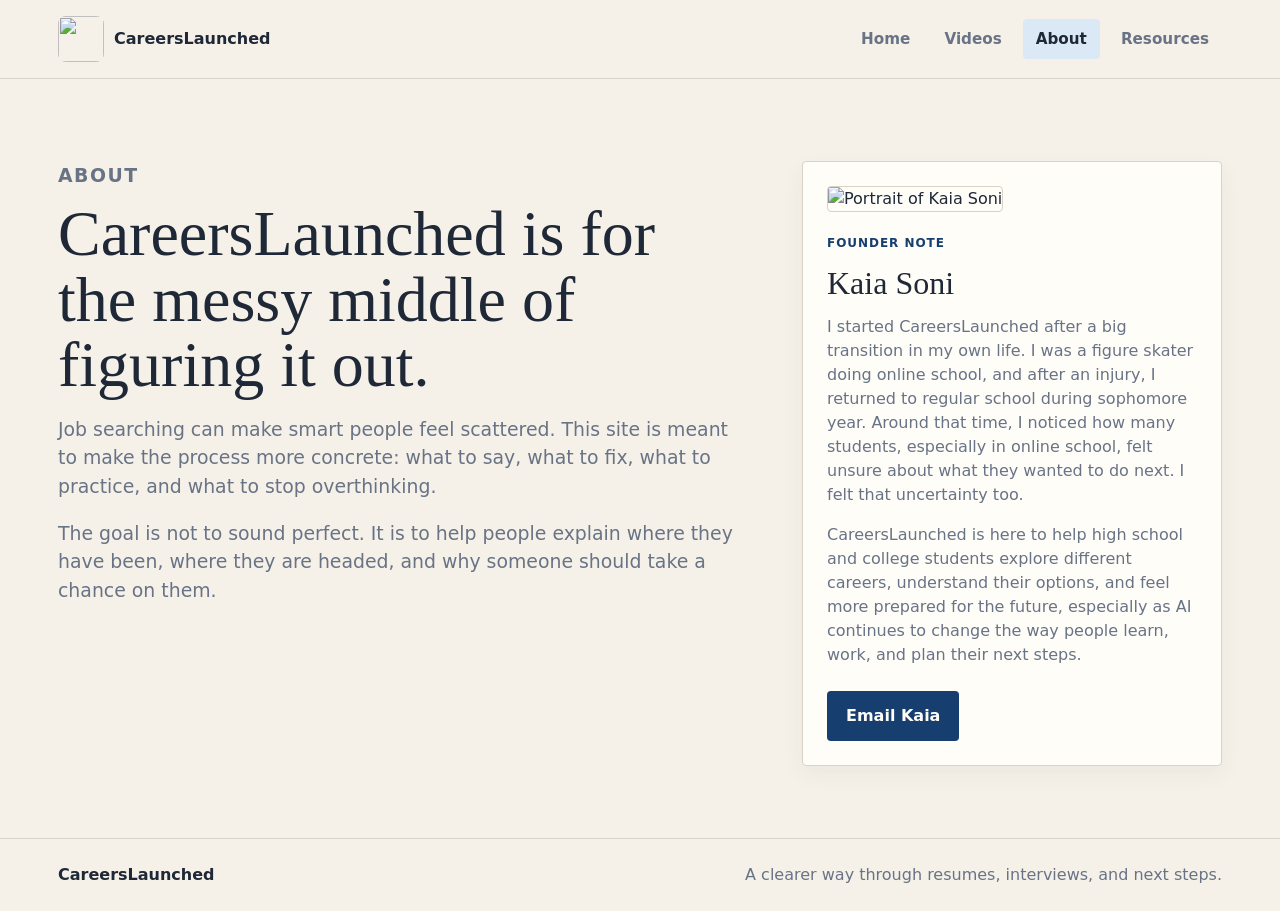
==== about.html @ 3c39b394 "Add files via upload" ====
<!doctype html>
<html lang="en">
  <head>
    <meta charset="utf-8">
    <meta name="viewport" content="width=device-width, initial-scale=1">
    <title>CareersLaunched | About</title>
    <link rel="stylesheet" href="styles.css">
  </head>
  <body>
    <header class="site-header">
      <a class="brand" href="index.html" aria-label="CareersLaunched home">
        <img class="brand-logo" src="assets/careerslaunched-logo.png" alt="">
        <span>CareersLaunched</span>
      </a>
      <nav class="site-nav" aria-label="Main navigation">
        <a href="index.html">Home</a>
        <a href="videos.html">Videos</a>
        <a class="active" href="about.html">About</a>
        <a href="resources.html">Resources</a>
      </nav>
    </header>

    <main class="page split-page">
      <section class="page-intro">
        <p class="eyebrow">About</p>
        <h1>CareersLaunched is for the messy middle of figuring it out.</h1>
        <p>
          Job searching can make smart people feel scattered. This site is meant to make the
          process more concrete: what to say, what to fix, what to practice, and what to stop
          overthinking.
        </p>
        <p>
          The goal is not to sound perfect. It is to help people explain where they have been,
          where they are headed, and why someone should take a chance on them.
        </p>
      </section>
      <aside class="profile-panel text-panel">
        <img class="founder-photo" src="assets/kaia-soni.png" alt="Portrait of Kaia Soni">
        <span class="panel-kicker">Founder note</span>
        <h2>Kaia Soni</h2>
        <p>I started CareersLaunched after a big transition in my own life. I was a figure skater doing online school, and after an injury, I returned to regular school during sophomore year. Around that time, I noticed how many students, especially in online school, felt unsure about what they wanted to do next. I felt that uncertainty too.</p>
        <p>CareersLaunched is here to help high school and college students explore different careers, understand their options, and feel more prepared for the future, especially as AI continues to change the way people learn, work, and plan their next steps.</p>
        <a class="button primary" href="mailto:kaiamarinsoni@gmail.com">Email Kaia</a>
      </aside>
    </main>

    <footer class="site-footer">
      <span>CareersLaunched</span>
      <span>A clearer way through resumes, interviews, and next steps.</span>
    </footer>
  </body>
</html>
---- styles.css ----
:root {
  --ink: #1f2837;
  --muted: #687386;
  --line: #d8d2c7;
  --paper: #f6f1e8;
  --white: #fffdf8;
  --blue: #245f9f;
  --blue-dark: #163f70;
  --blue-soft: #dbe9f7;
  --stone: #e8dfd2;
  --sage: #dce4dc;
  --shadow: 0 14px 30px rgba(31, 40, 55, 0.09);
}

* {
  box-sizing: border-box;
}

body {
  margin: 0;
  color: var(--ink);
  font-family: ui-sans-serif, system-ui, -apple-system, BlinkMacSystemFont, "Segoe UI", sans-serif;
  background: var(--paper);
  line-height: 1.5;
}

a {
  color: inherit;
}

.site-header {
  position: sticky;
  top: 0;
  z-index: 10;
  display: flex;
  align-items: center;
  justify-content: space-between;
  gap: 24px;
  padding: 16px clamp(18px, 5vw, 58px);
  background: rgba(246, 241, 232, 0.94);
  border-bottom: 1px solid var(--line);
  backdrop-filter: blur(14px);
}

.brand {
  display: inline-flex;
  align-items: center;
  gap: 10px;
  color: var(--ink);
  font-weight: 750;
  text-decoration: none;
}

.brand-mark {
  display: grid;
  width: 38px;
  height: 38px;
  place-items: center;
  color: var(--white);
  background: var(--blue-dark);
  border-radius: 4px;
  font-size: 0.86rem;
}

.brand-logo {
  width: 46px;
  height: 46px;
  object-fit: cover;
  object-position: center;
  border-radius: 8px;
}

.site-nav {
  display: flex;
  flex-wrap: wrap;
  justify-content: flex-end;
  gap: 8px;
}

.site-nav a {
  min-height: 40px;
  padding: 9px 13px;
  color: var(--muted);
  border-radius: 4px;
  font-size: 0.95rem;
  font-weight: 700;
  text-decoration: none;
}

.site-nav a:hover,
.site-nav a.active {
  color: var(--ink);
  background: var(--blue-soft);
}

.hero {
  display: grid;
  grid-template-columns: minmax(0, 1.05fr) minmax(320px, 0.95fr);
  gap: clamp(30px, 5vw, 68px);
  align-items: center;
  min-height: calc(100vh - 76px);
  padding: clamp(42px, 7vw, 84px) clamp(18px, 5vw, 58px) 52px;
}

.hero-copy,
.page-intro {
  max-width: 710px;
}

.eyebrow {
  margin: 0 0 12px;
  color: var(--blue-dark);
  font-size: 0.76rem;
  font-weight: 800;
  letter-spacing: 0.08em;
  text-transform: uppercase;
}

h1,
h2,
p {
  margin-top: 0;
}

h1 {
  margin-bottom: 18px;
  font-family: Georgia, "Times New Roman", serif;
  font-size: clamp(2.8rem, 6vw, 5.4rem);
  font-weight: 500;
  line-height: 1.02;
  letter-spacing: 0;
}

.page h1 {
  font-size: clamp(2.35rem, 5vw, 4.4rem);
}

h2 {
  margin-bottom: 10px;
  font-size: 1.15rem;
  line-height: 1.22;
}

.hero-text,
.page-intro p {
  color: var(--muted);
  font-size: clamp(1rem, 2vw, 1.18rem);
}

.hero-actions {
  display: flex;
  flex-wrap: wrap;
  gap: 12px;
  margin-top: 28px;
}

.button {
  display: inline-flex;
  align-items: center;
  justify-content: center;
  min-height: 46px;
  padding: 12px 18px;
  border: 1px solid transparent;
  border-radius: 4px;
  font-weight: 750;
  text-decoration: none;
}

.button.primary {
  color: var(--white);
  background: var(--blue-dark);
}

.button.primary:hover {
  background: var(--blue);
}

.button.secondary {
  color: var(--blue-dark);
  background: var(--white);
  border-color: var(--line);
}

.desk-board {
  display: grid;
  gap: 18px;
  padding: clamp(18px, 3vw, 30px);
  background: #fffdf8;
  border: 1px solid var(--line);
  border-radius: 4px;
  box-shadow: var(--shadow);
  transform: rotate(0.4deg);
}

.note-row {
  display: grid;
  grid-template-columns: 1fr 1fr;
  gap: 14px;
}

.note,
.mini-list {
  padding: 18px;
  background: var(--paper);
  border: 1px solid var(--line);
  border-radius: 4px;
}

.note-large {
  min-height: 178px;
}

.note span,
.mini-list span,
.panel-kicker {
  display: block;
  margin-bottom: 12px;
  color: var(--blue-dark);
  font-size: 0.75rem;
  font-weight: 850;
  letter-spacing: 0.08em;
  text-transform: uppercase;
}

.note strong {
  display: block;
  max-width: 420px;
  font-family: Georgia, "Times New Roman", serif;
  font-size: clamp(1.35rem, 3vw, 2.15rem);
  font-weight: 500;
  line-height: 1.08;
}

.blue-note {
  color: var(--white);
  background: var(--blue-dark);
  border-color: var(--blue-dark);
}

.blue-note span {
  color: var(--blue-soft);
}

.mini-list {
  background: var(--sage);
}

.mini-list p {
  margin-bottom: 0;
  color: var(--ink);
  font-weight: 700;
}

.section-grid,
.video-grid,
.resource-grid {
  display: grid;
  grid-template-columns: repeat(3, minmax(0, 1fr));
  gap: 18px;
  padding: 0 clamp(18px, 5vw, 58px) 72px;
}

.feature,
.video-card,
.resource-card,
.profile-panel {
  background: var(--white);
  border: 1px solid var(--line);
  border-radius: 4px;
  box-shadow: 0 8px 22px rgba(31, 40, 55, 0.05);
}

.feature {
  padding: 24px;
  color: inherit;
  text-decoration: none;
  transition: transform 160ms ease, box-shadow 160ms ease;
}

.feature:hover {
  box-shadow: 0 12px 26px rgba(31, 40, 55, 0.1);
  transform: translateY(-2px);
}

.feature p,
.video-card p,
.resource-card p,
.profile-panel p {
  color: var(--muted);
}

.feature-number,
.resource-card span {
  display: inline-block;
  margin-bottom: 16px;
  color: var(--blue-dark);
  font-size: 0.78rem;
  font-weight: 850;
  letter-spacing: 0.08em;
  text-transform: uppercase;
}

.page {
  padding: clamp(38px, 7vw, 82px) clamp(18px, 5vw, 58px) 72px;
}

.split-page {
  display: grid;
  grid-template-columns: minmax(0, 1fr) minmax(280px, 420px);
  gap: clamp(28px, 5vw, 64px);
  align-items: start;
}

.video-controls {
  display: inline-flex;
  flex-wrap: wrap;
  gap: 6px;
  margin: 10px 0 26px;
  padding: 6px;
  background: var(--stone);
  border: 1px solid var(--line);
  border-radius: 4px;
}

.filter-button {
  min-height: 40px;
  padding: 9px 13px;
  color: var(--muted);
  background: transparent;
  border: 0;
  border-radius: 3px;
  cursor: pointer;
  font: inherit;
  font-weight: 750;
}

.filter-button:hover,
.filter-button.active {
  color: var(--blue-dark);
  background: var(--white);
}

.video-grid,
.resource-grid {
  grid-template-columns: repeat(4, minmax(0, 1fr));
  padding: 0;
}

.video-card,
.resource-card {
  display: flex;
  flex-direction: column;
  min-height: 100%;
  padding: 18px;
}

.video-card.is-hidden {
  display: none;
}

.video-player {
  width: 100%;
  aspect-ratio: 16 / 9;
  margin-bottom: 18px;
  background: var(--ink);
  border: 1px solid var(--line);
  border-radius: 4px;
}

.video-thumb {
  display: grid;
  min-height: 150px;
  margin-bottom: 18px;
  place-items: center;
  color: var(--white);
  border-radius: 4px;
  font-weight: 850;
}

.video-thumb.technology {
  background: #235b8f;
}

.video-thumb.entrepreneurship {
  background: #6a5a8a;
}

.video-thumb.finance {
  background: #316d6b;
}

.video-thumb.stem {
  background: #59738d;
}

.video-thumb.healthcare {
  background: #5c7b68;
}

.video-thumb.education {
  background: #8a6f50;
}

.video-thumb.creative-media {
  background: #7b7469;
}

.video-card a,
.resource-card a {
  margin-top: auto;
  color: var(--blue-dark);
  font-weight: 850;
  text-decoration: none;
}

.resource-directory {
  display: grid;
  gap: 22px;
}

.resource-section {
  display: grid;
  grid-template-columns: minmax(220px, 0.8fr) minmax(0, 2.2fr);
  gap: clamp(18px, 4vw, 34px);
  padding: clamp(20px, 4vw, 30px);
  background: var(--white);
  border: 1px solid var(--line);
  border-radius: 4px;
  box-shadow: 0 8px 22px rgba(31, 40, 55, 0.05);
}

.resource-heading span {
  display: inline-block;
  margin-bottom: 14px;
  color: var(--blue-dark);
  font-size: 0.78rem;
  font-weight: 850;
  letter-spacing: 0.08em;
  text-transform: uppercase;
}

.resource-heading h2 {
  max-width: 340px;
  font-family: Georgia, "Times New Roman", serif;
  font-size: clamp(1.55rem, 3vw, 2.15rem);
  font-weight: 500;
}

.resource-groups {
  display: grid;
  grid-template-columns: repeat(3, minmax(0, 1fr));
  gap: 18px;
}

.resource-group {
  padding: 16px;
  background: var(--paper);
  border: 1px solid var(--line);
  border-radius: 4px;
}

.resource-group h3 {
  margin: 0 0 12px;
  color: var(--ink);
  font-size: 0.95rem;
}

.resource-group ul {
  display: grid;
  gap: 10px;
  margin: 0;
  padding-left: 18px;
  color: var(--muted);
}

.resource-group li {
  padding-left: 2px;
}

.resource-group a {
  color: var(--blue-dark);
  font-weight: 800;
  text-decoration: none;
}

.resource-group a:hover {
  text-decoration: underline;
}

.profile-panel {
  overflow: hidden;
}

.text-panel {
  padding: 24px;
  background: #fffdf8;
}

.founder-photo {
  width: 100%;
  aspect-ratio: 4 / 5;
  margin-bottom: 22px;
  object-fit: cover;
  object-position: center top;
  border: 1px solid var(--line);
  border-radius: 4px;
}

.profile-panel h2 {
  margin-bottom: 12px;
  font-family: Georgia, "Times New Roman", serif;
  font-size: 2rem;
  font-weight: 500;
}

.profile-panel .button {
  margin-top: 8px;
}

.site-footer {
  display: flex;
  flex-wrap: wrap;
  justify-content: space-between;
  gap: 12px;
  padding: 24px clamp(18px, 5vw, 58px);
  color: var(--muted);
  border-top: 1px solid var(--line);
}

.site-footer span:first-child {
  color: var(--ink);
  font-weight: 850;
}

@media (max-width: 900px) {
  .hero,
  .split-page {
    grid-template-columns: 1fr;
  }

  .hero {
    min-height: auto;
  }

  .section-grid,
  .video-grid,
  .resource-grid,
  .resource-section,
  .resource-groups {
    grid-template-columns: repeat(2, minmax(0, 1fr));
  }

  .resource-section {
    grid-template-columns: 1fr;
  }
}

@media (max-width: 640px) {
  .site-header {
    align-items: flex-start;
    flex-direction: column;
  }

  .site-nav {
    justify-content: flex-start;
  }

  .site-nav a {
    padding-left: 10px;
    padding-right: 10px;
  }

  .section-grid,
  .video-grid,
  .resource-grid,
  .resource-groups,
  .note-row {
    grid-template-columns: 1fr;
  }

  .video-controls {
    display: grid;
    grid-template-columns: repeat(2, minmax(0, 1fr));
    width: 100%;
  }

  .filter-button {
    width: 100%;
  }
}
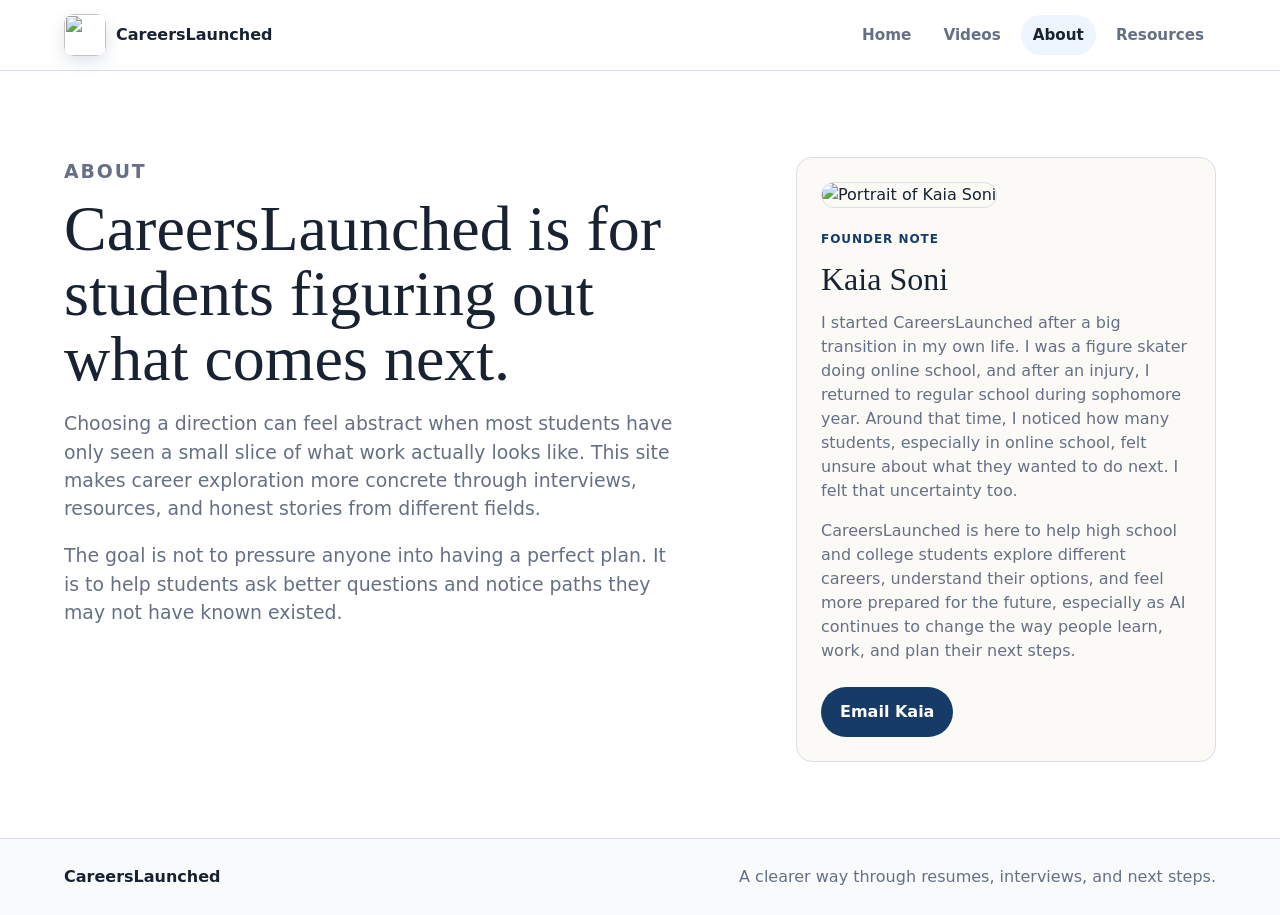
==== commit 5e619595: "Add files via upload" ====
--- a/about.html
+++ b/about.html
@@ -23,15 +23,15 @@
     <main class="page split-page">
       <section class="page-intro">
         <p class="eyebrow">About</p>
-        <h1>CareersLaunched is for the messy middle of figuring it out.</h1>
+        <h1>CareersLaunched is for students figuring out what comes next.</h1>
         <p>
-          Job searching can make smart people feel scattered. This site is meant to make the
-          process more concrete: what to say, what to fix, what to practice, and what to stop
-          overthinking.
+          Choosing a direction can feel abstract when most students have only seen a small slice
+          of what work actually looks like. This site makes career exploration more concrete
+          through interviews, resources, and honest stories from different fields.
         </p>
         <p>
-          The goal is not to sound perfect. It is to help people explain where they have been,
-          where they are headed, and why someone should take a chance on them.
+          The goal is not to pressure anyone into having a perfect plan. It is to help students
+          ask better questions and notice paths they may not have known existed.
         </p>
       </section>
       <aside class="profile-panel text-panel">
--- a/styles.css
+++ b/styles.css
@@ -1,15 +1,16 @@
 :root {
-  --ink: #1f2837;
-  --muted: #687386;
-  --line: #d8d2c7;
-  --paper: #f6f1e8;
-  --white: #fffdf8;
-  --blue: #245f9f;
-  --blue-dark: #163f70;
-  --blue-soft: #dbe9f7;
-  --stone: #e8dfd2;
-  --sage: #dce4dc;
-  --shadow: 0 14px 30px rgba(31, 40, 55, 0.09);
+  --ink: #182230;
+  --muted: #667085;
+  --line: #d9dee8;
+  --paper: #f8fafc;
+  --white: #ffffff;
+  --blue: #2563a9;
+  --blue-dark: #173b67;
+  --blue-soft: #edf5ff;
+  --stone: #f1f4f8;
+  --sage: #eef5f2;
+  --warm: #fbfaf7;
+  --shadow: 0 18px 42px rgba(15, 31, 54, 0.08);
 }
 
 * {
@@ -20,7 +21,7 @@
   margin: 0;
   color: var(--ink);
   font-family: ui-sans-serif, system-ui, -apple-system, BlinkMacSystemFont, "Segoe UI", sans-serif;
-  background: var(--paper);
+  background: var(--white);
   line-height: 1.5;
 }
 
@@ -36,8 +37,8 @@
   align-items: center;
   justify-content: space-between;
   gap: 24px;
-  padding: 16px clamp(18px, 5vw, 58px);
-  background: rgba(246, 241, 232, 0.94);
+  padding: 14px clamp(18px, 5vw, 64px);
+  background: rgba(255, 255, 255, 0.92);
   border-bottom: 1px solid var(--line);
   backdrop-filter: blur(14px);
 }
@@ -47,27 +48,17 @@
   align-items: center;
   gap: 10px;
   color: var(--ink);
-  font-weight: 750;
+  font-weight: 800;
   text-decoration: none;
 }
 
-.brand-mark {
-  display: grid;
-  width: 38px;
-  height: 38px;
-  place-items: center;
-  color: var(--white);
-  background: var(--blue-dark);
-  border-radius: 4px;
-  font-size: 0.86rem;
-}
-
 .brand-logo {
-  width: 46px;
-  height: 46px;
+  width: 42px;
+  height: 42px;
   object-fit: cover;
   object-position: center;
-  border-radius: 8px;
+  border-radius: 10px;
+  box-shadow: 0 6px 16px rgba(23, 59, 103, 0.14);
 }
 
 .site-nav {
@@ -79,9 +70,9 @@
 
 .site-nav a {
   min-height: 40px;
-  padding: 9px 13px;
+  padding: 9px 12px;
   color: var(--muted);
-  border-radius: 4px;
+  border-radius: 999px;
   font-size: 0.95rem;
   font-weight: 700;
   text-decoration: none;
@@ -98,8 +89,11 @@
   grid-template-columns: minmax(0, 1.05fr) minmax(320px, 0.95fr);
   gap: clamp(30px, 5vw, 68px);
   align-items: center;
-  min-height: calc(100vh - 76px);
-  padding: clamp(42px, 7vw, 84px) clamp(18px, 5vw, 58px) 52px;
+  min-height: calc(100vh - 70px);
+  padding: clamp(48px, 7vw, 92px) clamp(18px, 5vw, 64px) 56px;
+  background:
+    linear-gradient(90deg, rgba(237, 245, 255, 0.72), rgba(255, 255, 255, 0) 46%),
+    var(--white);
 }
 
 .hero-copy,
@@ -110,9 +104,9 @@
 .eyebrow {
   margin: 0 0 12px;
   color: var(--blue-dark);
-  font-size: 0.76rem;
+  font-size: 0.74rem;
   font-weight: 800;
-  letter-spacing: 0.08em;
+  letter-spacing: 0.1em;
   text-transform: uppercase;
 }
 
@@ -125,9 +119,9 @@
 h1 {
   margin-bottom: 18px;
   font-family: Georgia, "Times New Roman", serif;
-  font-size: clamp(2.8rem, 6vw, 5.4rem);
+  font-size: clamp(2.65rem, 6vw, 5.25rem);
   font-weight: 500;
-  line-height: 1.02;
+  line-height: 1.01;
   letter-spacing: 0;
 }
 
@@ -145,6 +139,7 @@
 .page-intro p {
   color: var(--muted);
   font-size: clamp(1rem, 2vw, 1.18rem);
+  max-width: 620px;
 }
 
 .hero-actions {
@@ -161,8 +156,8 @@
   min-height: 46px;
   padding: 12px 18px;
   border: 1px solid transparent;
-  border-radius: 4px;
-  font-weight: 750;
+  border-radius: 999px;
+  font-weight: 800;
   text-decoration: none;
 }
 
@@ -183,13 +178,12 @@
 
 .desk-board {
   display: grid;
-  gap: 18px;
-  padding: clamp(18px, 3vw, 30px);
-  background: #fffdf8;
-  border: 1px solid var(--line);
-  border-radius: 4px;
+  gap: 14px;
+  padding: clamp(18px, 3vw, 28px);
+  background: var(--warm);
+  border: 1px solid var(--line);
+  border-radius: 18px;
   box-shadow: var(--shadow);
-  transform: rotate(0.4deg);
 }
 
 .note-row {
@@ -201,13 +195,13 @@
 .note,
 .mini-list {
   padding: 18px;
-  background: var(--paper);
-  border: 1px solid var(--line);
-  border-radius: 4px;
+  background: var(--white);
+  border: 1px solid var(--line);
+  border-radius: 14px;
 }
 
 .note-large {
-  min-height: 178px;
+  min-height: 166px;
 }
 
 .note span,
@@ -242,7 +236,7 @@
 }
 
 .mini-list {
-  background: var(--sage);
+  background: var(--blue-soft);
 }
 
 .mini-list p {
@@ -257,7 +251,7 @@
   display: grid;
   grid-template-columns: repeat(3, minmax(0, 1fr));
   gap: 18px;
-  padding: 0 clamp(18px, 5vw, 58px) 72px;
+  padding: 0 clamp(18px, 5vw, 64px) 76px;
 }
 
 .feature,
@@ -266,19 +260,20 @@
 .profile-panel {
   background: var(--white);
   border: 1px solid var(--line);
-  border-radius: 4px;
-  box-shadow: 0 8px 22px rgba(31, 40, 55, 0.05);
+  border-radius: 16px;
+  box-shadow: none;
 }
 
 .feature {
-  padding: 24px;
+  padding: 26px;
   color: inherit;
   text-decoration: none;
-  transition: transform 160ms ease, box-shadow 160ms ease;
+  transition: border-color 160ms ease, transform 160ms ease, box-shadow 160ms ease;
 }
 
 .feature:hover {
-  box-shadow: 0 12px 26px rgba(31, 40, 55, 0.1);
+  border-color: rgba(37, 99, 169, 0.35);
+  box-shadow: var(--shadow);
   transform: translateY(-2px);
 }
 
@@ -300,8 +295,63 @@
   text-transform: uppercase;
 }
 
+.image-story {
+  display: grid;
+  grid-template-columns: minmax(0, 0.85fr) minmax(0, 1.15fr);
+  gap: clamp(26px, 5vw, 60px);
+  align-items: center;
+  padding: 0 clamp(18px, 5vw, 64px) 86px;
+}
+
+.image-story-copy h2 {
+  max-width: 520px;
+  margin-bottom: 14px;
+  font-family: Georgia, "Times New Roman", serif;
+  font-size: clamp(2rem, 4vw, 3.4rem);
+  font-weight: 500;
+  line-height: 1.06;
+}
+
+.image-story-copy p:last-child {
+  max-width: 560px;
+  color: var(--muted);
+  font-size: 1.06rem;
+}
+
+.feature-image-card {
+  position: relative;
+  margin: 0;
+  overflow: hidden;
+  background: var(--blue-soft);
+  border: 1px solid var(--line);
+  border-radius: 18px;
+  box-shadow: var(--shadow);
+}
+
+.feature-image-card img {
+  width: 100%;
+  height: auto;
+  object-fit: cover;
+  filter: saturate(0.96) contrast(0.98);
+}
+
+.feature-image-card figcaption {
+  position: absolute;
+  right: 12px;
+  bottom: 12px;
+  left: 12px;
+  padding: 10px 12px;
+  color: var(--ink);
+  background: rgba(255, 255, 255, 0.88);
+  border: 1px solid rgba(217, 222, 232, 0.9);
+  border-radius: 12px;
+  font-size: 0.9rem;
+  font-weight: 750;
+  backdrop-filter: blur(10px);
+}
+
 .page {
-  padding: clamp(38px, 7vw, 82px) clamp(18px, 5vw, 58px) 72px;
+  padding: clamp(42px, 7vw, 86px) clamp(18px, 5vw, 64px) 76px;
 }
 
 .split-page {
@@ -314,21 +364,21 @@
 .video-controls {
   display: inline-flex;
   flex-wrap: wrap;
-  gap: 6px;
+  gap: 8px;
   margin: 10px 0 26px;
-  padding: 6px;
-  background: var(--stone);
-  border: 1px solid var(--line);
-  border-radius: 4px;
+  padding: 0;
+  background: transparent;
+  border: 1px solid var(--line);
+  border-radius: 18px;
 }
 
 .filter-button {
   min-height: 40px;
-  padding: 9px 13px;
+  padding: 9px 14px;
   color: var(--muted);
   background: transparent;
   border: 0;
-  border-radius: 3px;
+  border-radius: 999px;
   cursor: pointer;
   font: inherit;
   font-weight: 750;
@@ -337,7 +387,7 @@
 .filter-button:hover,
 .filter-button.active {
   color: var(--blue-dark);
-  background: var(--white);
+  background: var(--blue-soft);
 }
 
 .video-grid,
@@ -351,7 +401,13 @@
   display: flex;
   flex-direction: column;
   min-height: 100%;
-  padding: 18px;
+  padding: 16px;
+}
+
+.video-card h2 {
+  font-family: Georgia, "Times New Roman", serif;
+  font-size: 1.28rem;
+  font-weight: 500;
 }
 
 .video-card.is-hidden {
@@ -364,7 +420,7 @@
   margin-bottom: 18px;
   background: var(--ink);
   border: 1px solid var(--line);
-  border-radius: 4px;
+  border-radius: 12px;
 }
 
 .video-thumb {
@@ -373,7 +429,7 @@
   margin-bottom: 18px;
   place-items: center;
   color: var(--white);
-  border-radius: 4px;
+  border-radius: 12px;
   font-weight: 850;
 }
 
@@ -411,6 +467,12 @@
   color: var(--blue-dark);
   font-weight: 850;
   text-decoration: none;
+}
+
+.video-card a::after,
+.resource-card a::after,
+.resource-group a::after {
+  content: " ->";
 }
 
 .resource-directory {
@@ -425,8 +487,8 @@
   padding: clamp(20px, 4vw, 30px);
   background: var(--white);
   border: 1px solid var(--line);
-  border-radius: 4px;
-  box-shadow: 0 8px 22px rgba(31, 40, 55, 0.05);
+  border-radius: 18px;
+  box-shadow: none;
 }
 
 .resource-heading span {
@@ -456,7 +518,7 @@
   padding: 16px;
   background: var(--paper);
   border: 1px solid var(--line);
-  border-radius: 4px;
+  border-radius: 14px;
 }
 
 .resource-group h3 {
@@ -493,7 +555,7 @@
 
 .text-panel {
   padding: 24px;
-  background: #fffdf8;
+  background: var(--warm);
 }
 
 .founder-photo {
@@ -503,7 +565,7 @@
   object-fit: cover;
   object-position: center top;
   border: 1px solid var(--line);
-  border-radius: 4px;
+  border-radius: 14px;
 }
 
 .profile-panel h2 {
@@ -522,9 +584,10 @@
   flex-wrap: wrap;
   justify-content: space-between;
   gap: 12px;
-  padding: 24px clamp(18px, 5vw, 58px);
+  padding: 26px clamp(18px, 5vw, 64px);
   color: var(--muted);
   border-top: 1px solid var(--line);
+  background: var(--paper);
 }
 
 .site-footer span:first-child {
@@ -534,7 +597,8 @@
 
 @media (max-width: 900px) {
   .hero,
-  .split-page {
+  .split-page,
+  .image-story {
     grid-template-columns: 1fr;
   }
 
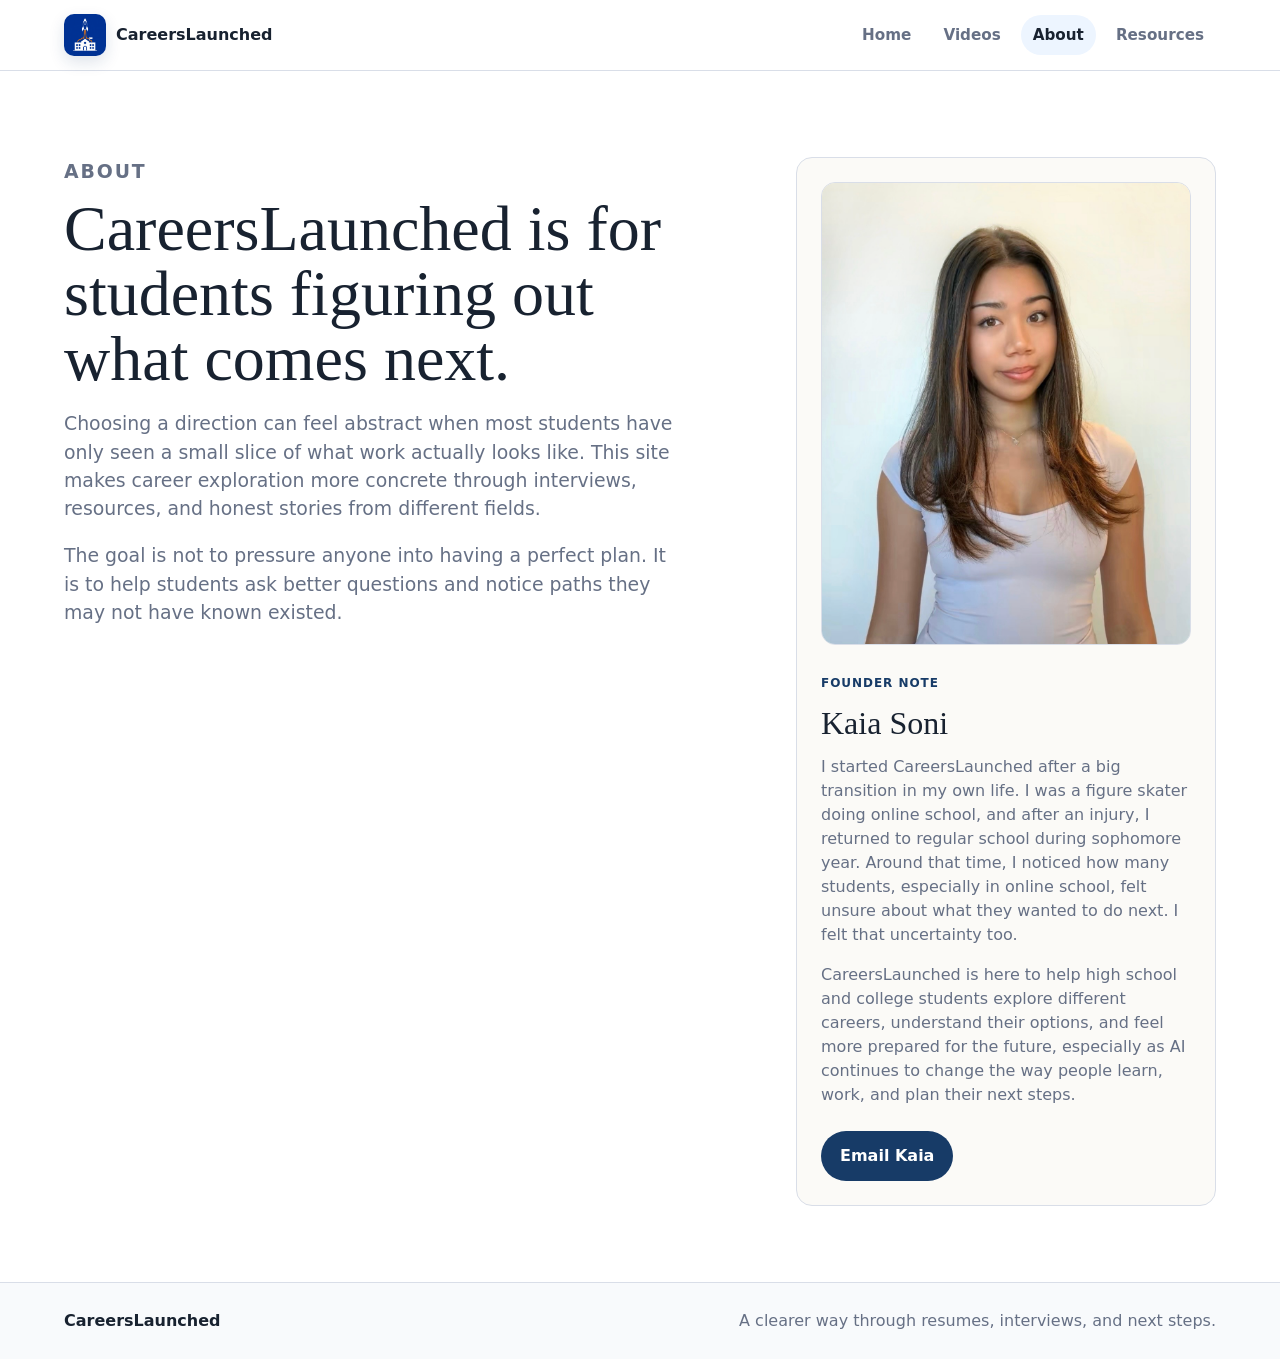
==== commit cdcbed98: "Update about.html" ====
--- a/about.html
+++ b/about.html
@@ -9,7 +9,7 @@
   <body>
     <header class="site-header">
       <a class="brand" href="index.html" aria-label="CareersLaunched home">
-        <img class="brand-logo" src="assets/careerslaunched-logo.png" alt="">
+        <img class="brand-logo" src="careerslaunched-logo.png" alt="">
         <span>CareersLaunched</span>
       </a>
       <nav class="site-nav" aria-label="Main navigation">
@@ -35,7 +35,7 @@
         </p>
       </section>
       <aside class="profile-panel text-panel">
-        <img class="founder-photo" src="assets/kaia-soni.png" alt="Portrait of Kaia Soni">
+        <img class="founder-photo" src="kaia-soni.png" alt="Portrait of Kaia Soni">
         <span class="panel-kicker">Founder note</span>
         <h2>Kaia Soni</h2>
         <p>I started CareersLaunched after a big transition in my own life. I was a figure skater doing online school, and after an injury, I returned to regular school during sophomore year. Around that time, I noticed how many students, especially in online school, felt unsure about what they wanted to do next. I felt that uncertainty too.</p>
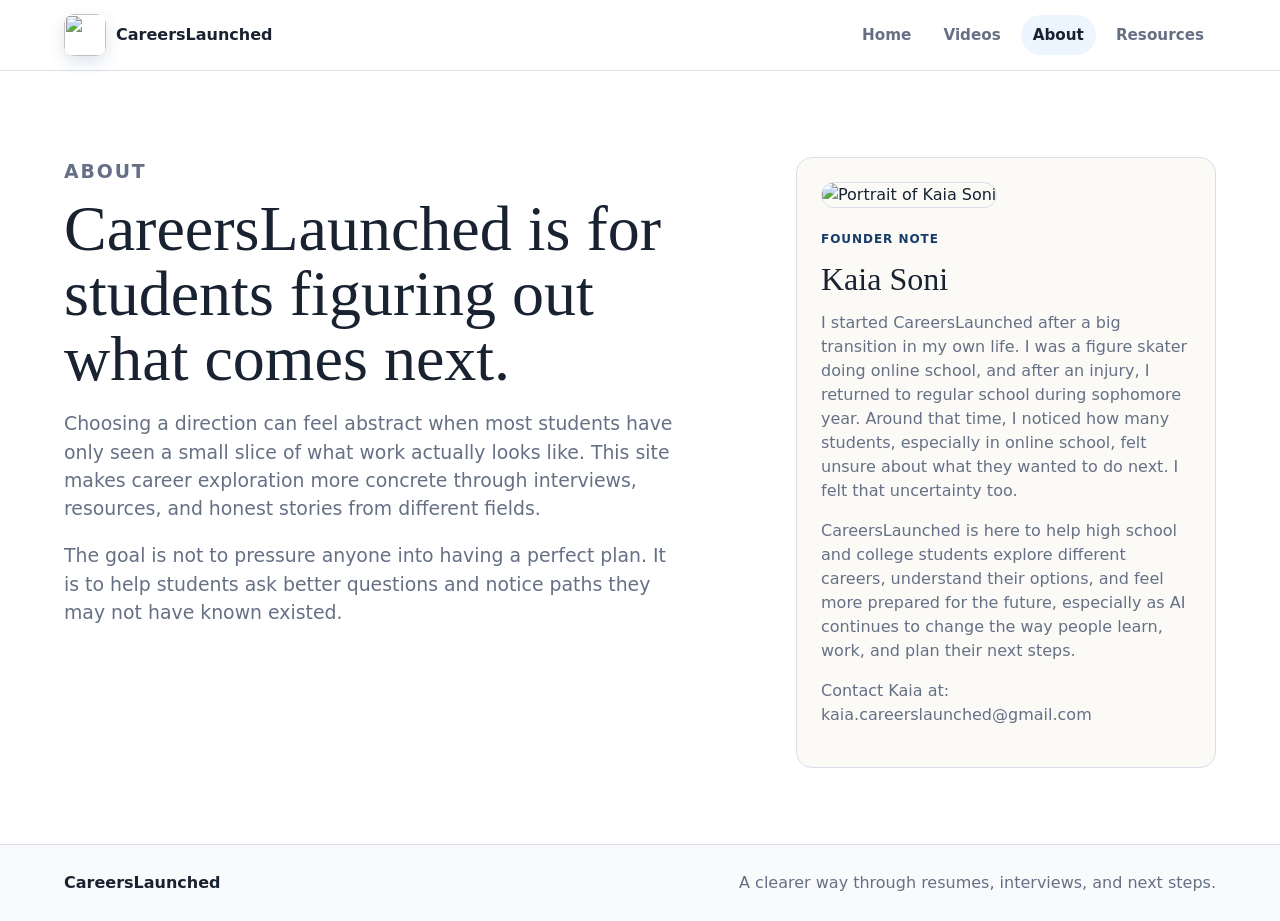
==== commit faa0c649: "Add files via upload" ====
--- a/about.html
+++ b/about.html
@@ -9,7 +9,7 @@
   <body>
     <header class="site-header">
       <a class="brand" href="index.html" aria-label="CareersLaunched home">
-        <img class="brand-logo" src="careerslaunched-logo.png" alt="">
+        <img class="brand-logo" src="assets/careerslaunched-logo.png" alt="">
         <span>CareersLaunched</span>
       </a>
       <nav class="site-nav" aria-label="Main navigation">
@@ -35,12 +35,12 @@
         </p>
       </section>
       <aside class="profile-panel text-panel">
-        <img class="founder-photo" src="kaia-soni.png" alt="Portrait of Kaia Soni">
+        <img class="founder-photo" src="assets/kaia-soni.png" alt="Portrait of Kaia Soni">
         <span class="panel-kicker">Founder note</span>
         <h2>Kaia Soni</h2>
         <p>I started CareersLaunched after a big transition in my own life. I was a figure skater doing online school, and after an injury, I returned to regular school during sophomore year. Around that time, I noticed how many students, especially in online school, felt unsure about what they wanted to do next. I felt that uncertainty too.</p>
         <p>CareersLaunched is here to help high school and college students explore different careers, understand their options, and feel more prepared for the future, especially as AI continues to change the way people learn, work, and plan their next steps.</p>
-        <a class="button primary" href="mailto:kaiamarinsoni@gmail.com">Email Kaia</a>
+        <p class="contact-line">Contact Kaia at: kaia.careerslaunched@gmail.com</p>
       </aside>
     </main>
 
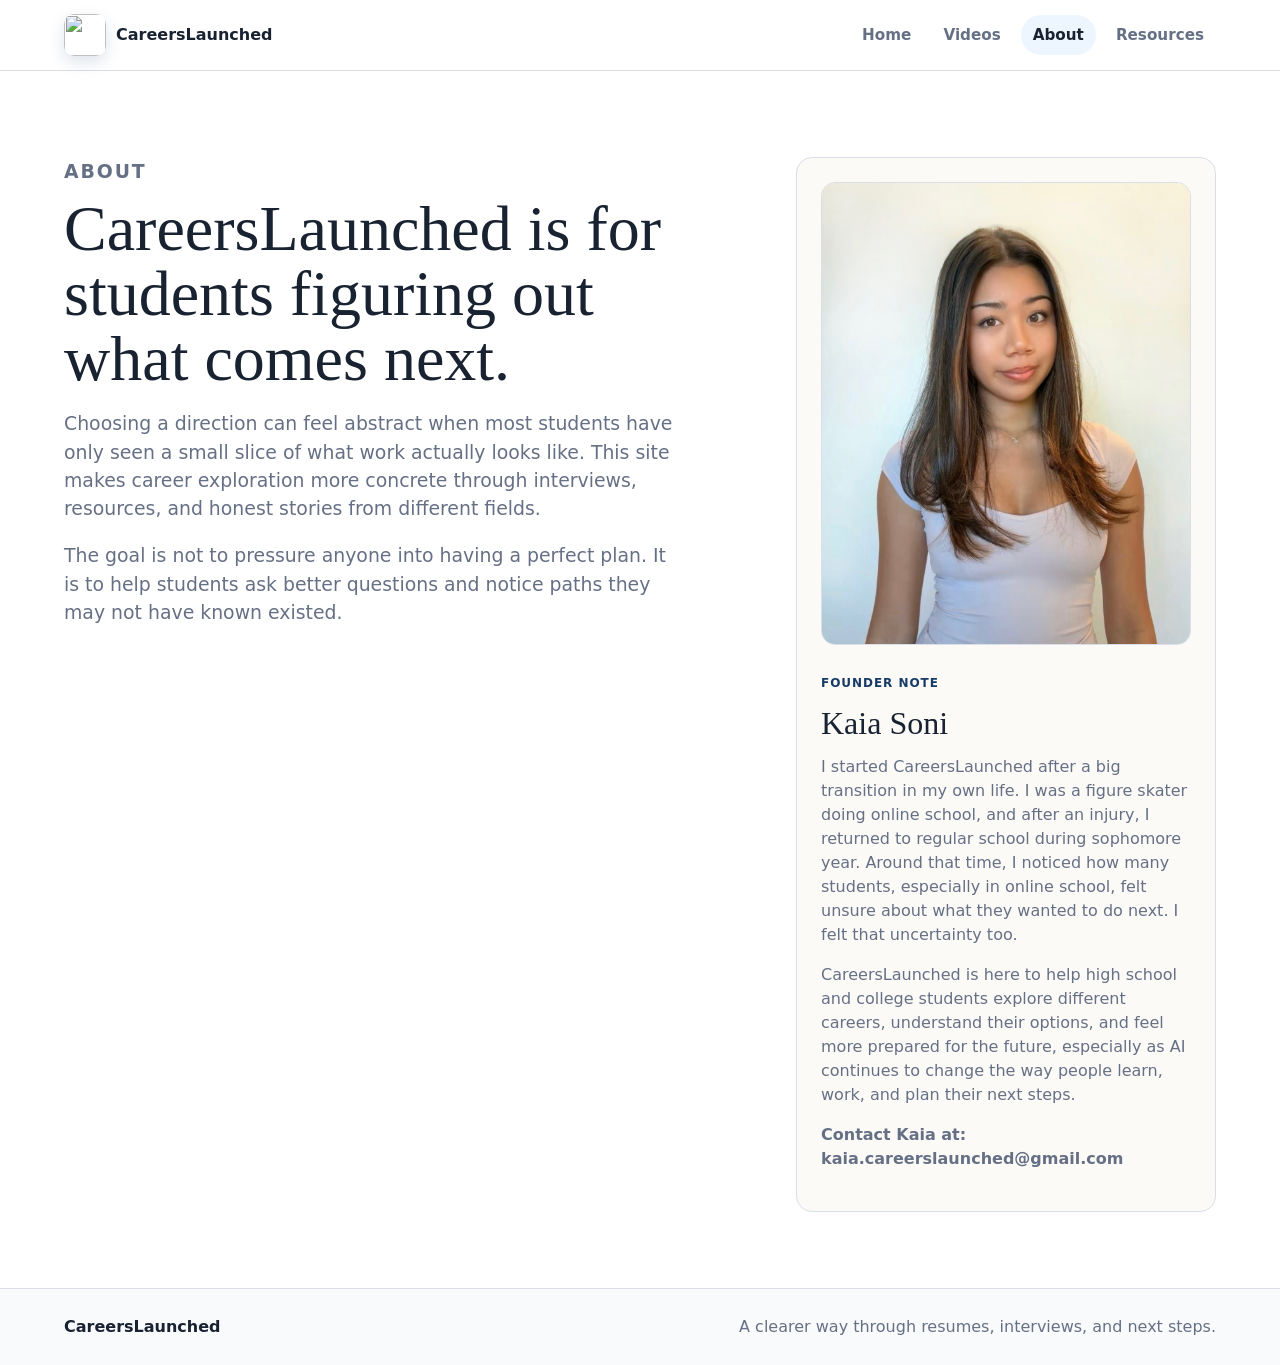
==== commit 40247a22: "Change founder photo source path Updated the image source for the founder's photo." ====
--- a/about.html
+++ b/about.html
@@ -35,7 +35,7 @@
         </p>
       </section>
       <aside class="profile-panel text-panel">
-        <img class="founder-photo" src="assets/kaia-soni.png" alt="Portrait of Kaia Soni">
+        <img class="founder-photo" src="kaia-soni.png" alt="Portrait of Kaia Soni">
         <span class="panel-kicker">Founder note</span>
         <h2>Kaia Soni</h2>
         <p>I started CareersLaunched after a big transition in my own life. I was a figure skater doing online school, and after an injury, I returned to regular school during sophomore year. Around that time, I noticed how many students, especially in online school, felt unsure about what they wanted to do next. I felt that uncertainty too.</p>
--- a/styles.css
+++ b/styles.css
@@ -579,6 +579,13 @@
   margin-top: 8px;
 }
 
+.contact-line {
+  margin-top: 14px;
+  color: var(--blue-dark);
+  font-weight: 800;
+  overflow-wrap: anywhere;
+}
+
 .site-footer {
   display: flex;
   flex-wrap: wrap;
